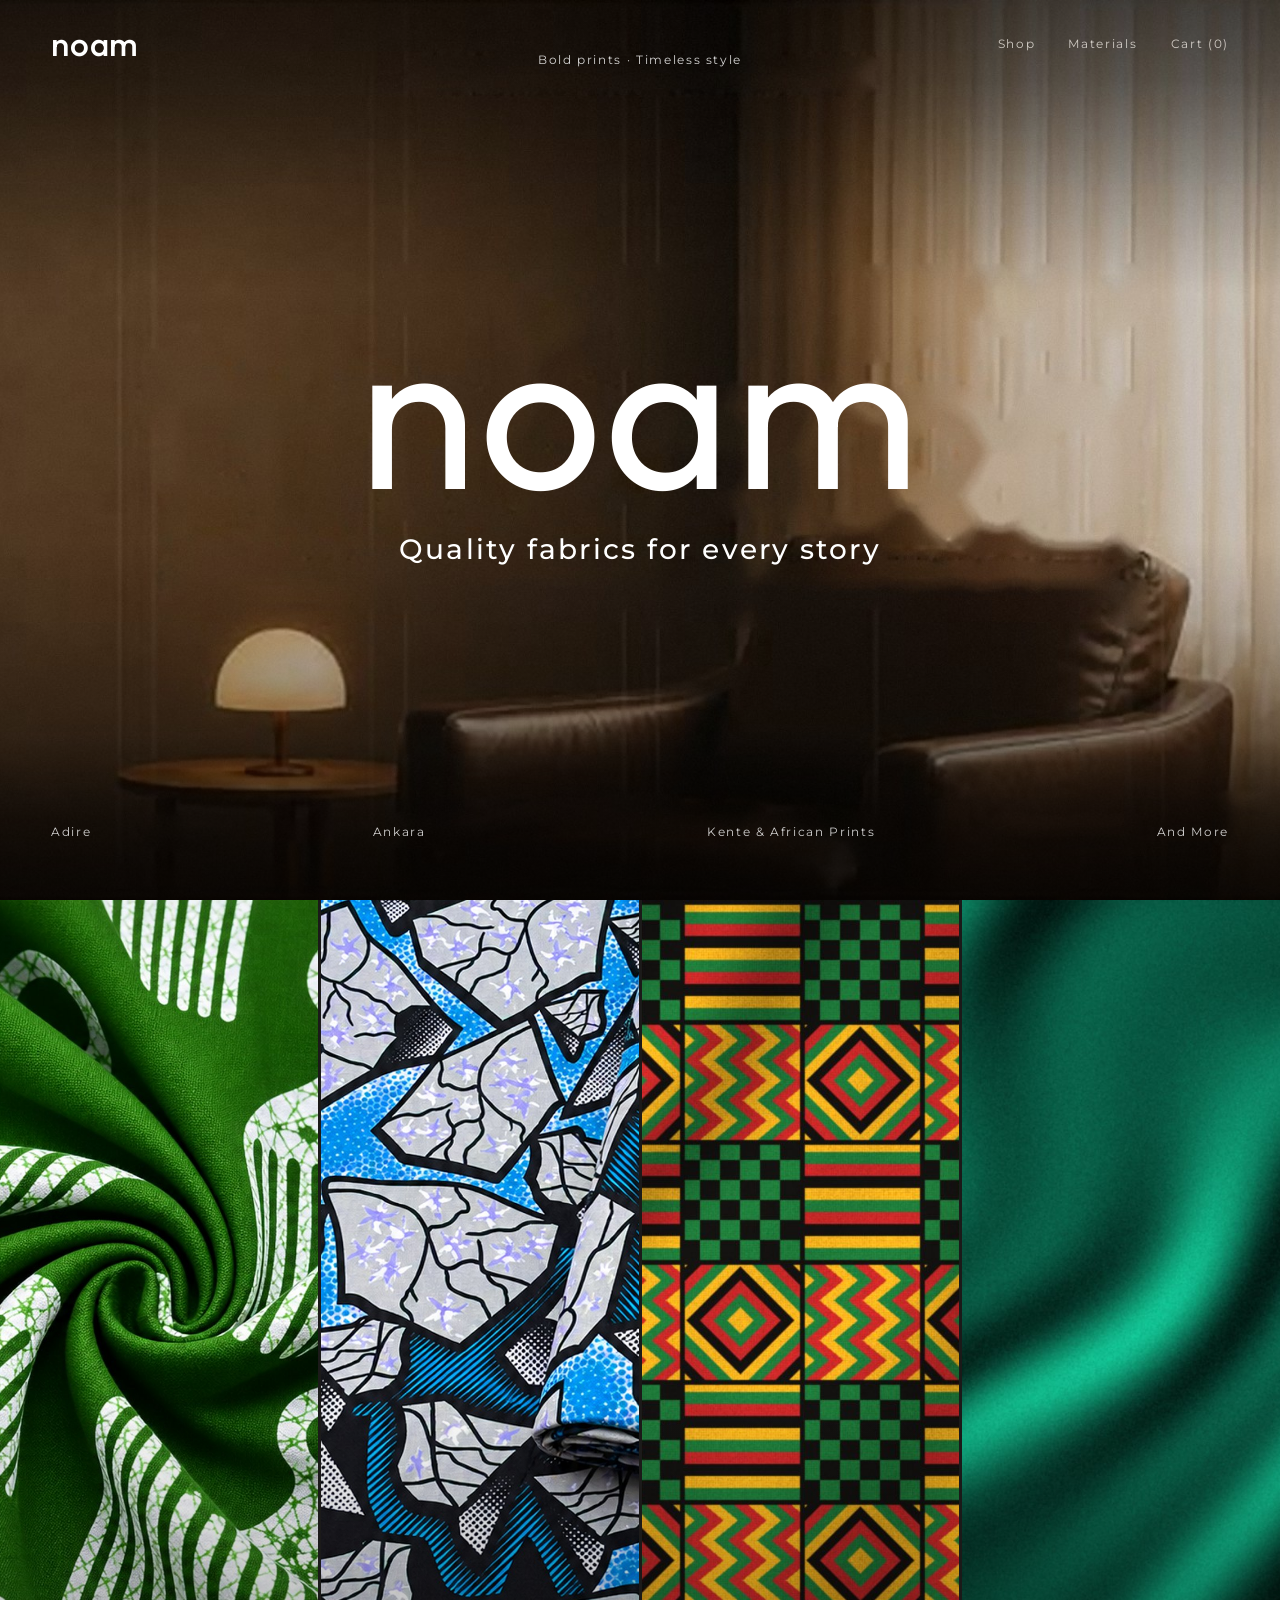
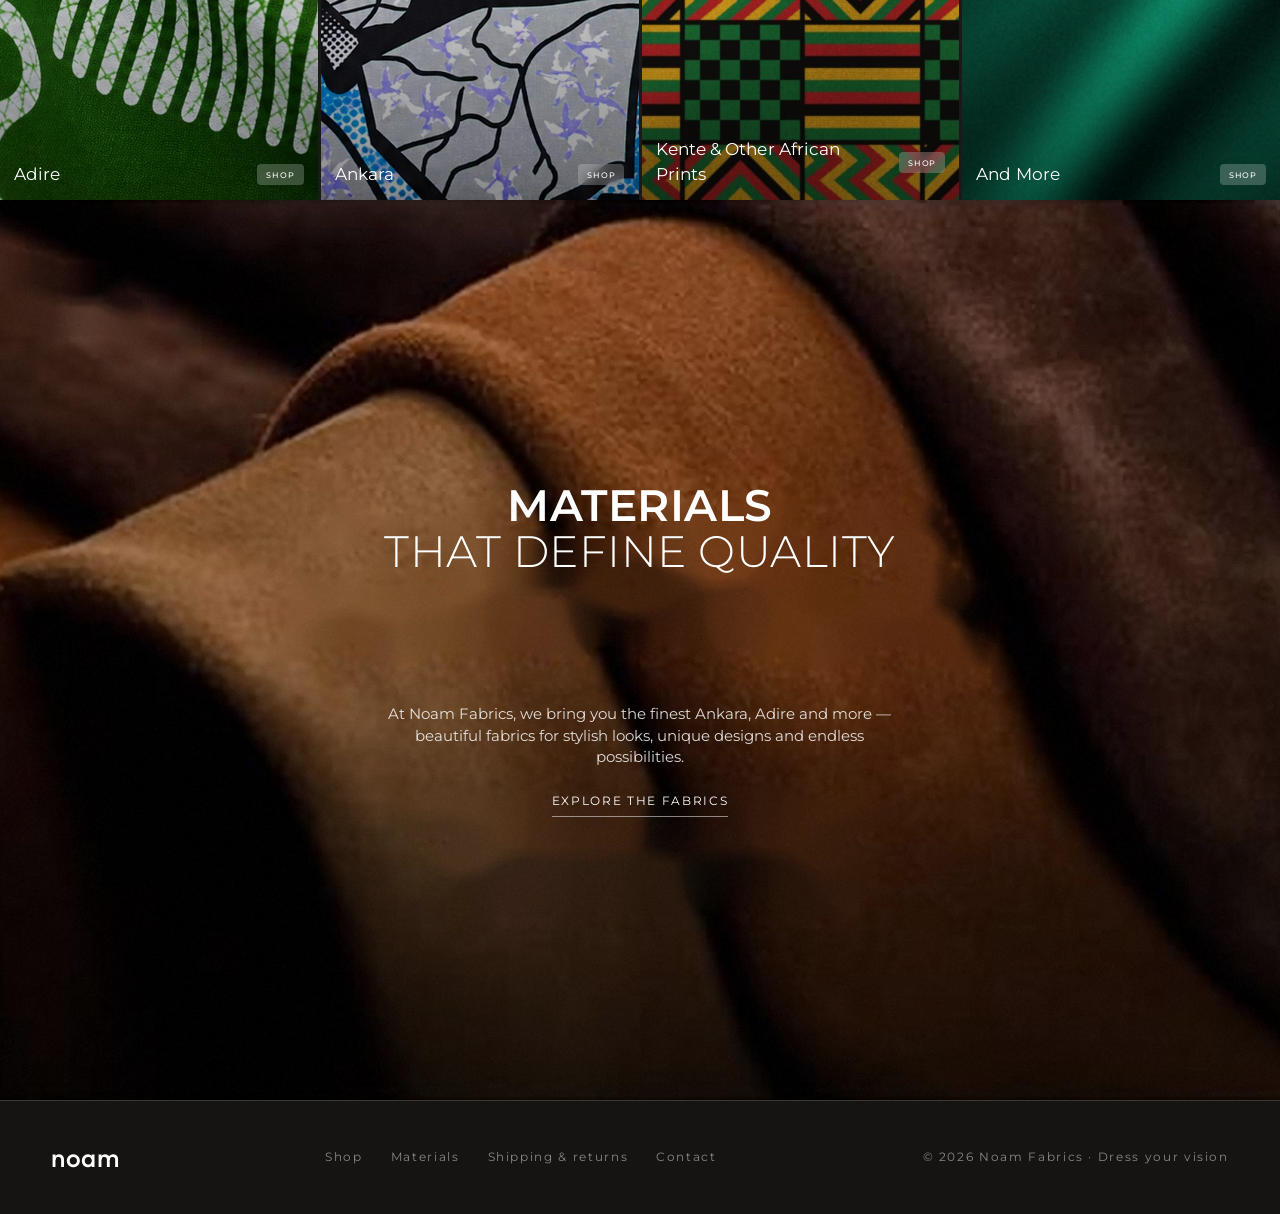
==== index.html @ c6afbe28 "Noam Fabrics storefront: home, shop, product pages and cart Static HTML/CSS/JS site. Adire and Ankar" ====
<!DOCTYPE html>
<html lang="en">
<head>
<meta charset="utf-8">
<meta name="viewport" content="width=device-width, initial-scale=1">
<title>Noam Fabrics — bold prints, timeless style</title>
<link rel="preconnect" href="https://fonts.googleapis.com">
<link rel="preconnect" href="https://fonts.gstatic.com" crossorigin>
<link href="https://fonts.googleapis.com/css2?family=Montserrat:wght@300;400;500;600;700&family=Outfit:wght@400;500&display=swap" rel="stylesheet">
<link rel="stylesheet" href="css/style.css">
</head>
<body class="home" data-page="home">

<header class="site-header">
  <a class="logo" href="index.html" aria-label="Noam Fabrics — home">noam</a>
  <nav class="site-nav" aria-label="Main">
    <a href="shop.html">Shop</a>
    <a href="index.html#materials">Materials</a>
    <button type="button" data-cart-open>Cart (<span data-cart-count>0</span>)</button>
  </nav>
</header>

<main>
<!-- screen 1 · hero -->
<section class="screen hero">
  <p class="hero__eyebrow label">Bold prints · Timeless style</p>

  <div class="hero__center">
    <h1 class="logo">noam</h1>
    <p class="hero__lead">Quality fabrics for every story</p>
  </div>

  <ul class="hero__cats" aria-label="Fabric categories">
    <li><a class="label" href="shop.html?category=adire">Adire</a></li>
    <li><a class="label" href="shop.html?category=ankara">Ankara</a></li>
    <li><a class="label" href="shop.html?category=kente">Kente &amp; African Prints</a></li>
    <li><a class="label" href="shop.html?category=more">And More</a></li>
  </ul>
</section>

<!-- screen 2 · fabric panels (filled from js/products.js) -->
<section class="screen strip" id="fabrics" aria-label="Fabrics">
  <div class="strip__track" data-strip tabindex="0"></div>
</section>

<!-- screen 3 · materials -->
<section class="screen materials" id="materials">
  <h2 class="materials__title reveal"><b>Materials</b><br>that define quality</h2>
  <p class="materials__text reveal">At Noam Fabrics, we bring you the finest Ankara, Adire and more — beautiful fabrics for stylish looks, unique designs and endless possibilities.</p>
  <a class="text-link label reveal" href="shop.html">Explore the fabrics</a>
</section>
</main>

<footer class="site-footer">
  <a class="logo" href="index.html">noam</a>
  <nav class="label" aria-label="Footer">
    <a href="shop.html">Shop</a>
    <a href="index.html#materials">Materials</a>
    <a href="#">Shipping &amp; returns</a>
    <a href="#">Contact</a>
  </nav>
  <p class="label">© 2026 Noam Fabrics · Dress your vision</p>
</footer>

<script src="js/products.js"></script>
<script src="js/app.js"></script>
</body>
</html>
---- css/style.css ----
/* ==========================================================
   NOAM — storefront styles
   ========================================================== */

:root {
  --ink: #f6f1ea;
  --ink-soft: rgba(246, 241, 234, .78);
  --ink-mute: rgba(246, 241, 234, .52);
  --line: rgba(255, 244, 230, .16);
  --slate: #1b1a19;
  --slate-2: #232120;
  --umber: #2a1d13;
  --accent: #c99a66;
  --pad: clamp(18px, 4vw, 72px);
  --ease: cubic-bezier(.2, .7, .2, 1);
}

* { box-sizing: border-box; margin: 0; padding: 0; }

html { background: var(--slate); }
@media (prefers-reduced-motion: no-preference) { html { scroll-behavior: smooth; } }

body {
  min-height: 100vh;
  color: var(--ink);
  background: var(--slate);
  font-family: "Montserrat", "Helvetica Neue", Arial, sans-serif;
  font-size: 15px;
  line-height: 1.5;
  -webkit-font-smoothing: antialiased;
}

body.is-locked { overflow: hidden; }

a { color: inherit; text-decoration: none; }
img { display: block; max-width: 100%; }
button { font: inherit; color: inherit; background: none; border: 0; cursor: pointer; }
:focus-visible { outline: 1px solid var(--accent); outline-offset: 3px; }

.label {
  font-size: clamp(10px, .92vw, 13px);
  font-weight: 400;
  letter-spacing: .14em;
}

/* ---------- wordmark ---------- */
.logo {
  font-family: "Outfit", "Montserrat", sans-serif;
  font-weight: 500;
  line-height: 1;
  letter-spacing: .02em;
  color: #fff;
}

/* ---------- site header ---------- */
.site-header {
  position: fixed;
  inset: 0 0 auto 0;
  z-index: 30;
  display: flex;
  align-items: center;
  justify-content: space-between;
  padding: clamp(14px, 2.2vw, 30px) var(--pad);
  transition: background .4s, padding .4s var(--ease);
}
.site-header .logo {
  font-size: clamp(22px, 2.6vw, 38px);
  transition: opacity .4s;
}
.site-nav { display: flex; gap: clamp(16px, 2.6vw, 44px); align-items: center; }
.site-nav a, .site-nav button {
  font-size: clamp(10px, .92vw, 13px);
  letter-spacing: .14em;
  color: var(--ink-soft);
  transition: color .25s;
}
.site-nav a:hover, .site-nav button:hover, .site-nav [aria-current] { color: #fff; }

.is-scrolled .site-header {
  background: rgba(22, 18, 15, .72);
  -webkit-backdrop-filter: blur(14px);
  backdrop-filter: blur(14px);
  padding-top: clamp(10px, 1.2vw, 18px);
  padding-bottom: clamp(10px, 1.2vw, 18px);
}
/* on the home hero the big wordmark does the job */
.home:not(.is-scrolled) .site-header .logo { opacity: 0; pointer-events: none; }

/* ==========================================================
   HOME · screen 1 — hero
   ========================================================== */
.screen {
  position: relative;
  min-height: 100svh;
  overflow: hidden;
  background-color: var(--umber);
  background-size: cover;
  background-position: center;
}

.hero {
  display: flex;
  flex-direction: column;
  align-items: center;
  justify-content: space-between;
  height: 100svh;
  padding: clamp(18px, 3.9vw, 62px) var(--pad) clamp(22px, 4.1vw, 60px);
  text-align: center;
  background-image:
    linear-gradient(to bottom, rgba(0,0,0,.18) 0%, rgba(0,0,0,0) 22%, rgba(0,0,0,0) 60%, rgba(10,6,3,.6) 100%),
    url("../assets/hero.jpg"),
    linear-gradient(100deg, #3a2a1b 0%, #4a3624 45%, #a68c6c 75%, #6d5740 100%);
}
.hero__eyebrow { color: rgba(255, 255, 255, .82); padding-top: 2px; }
.hero__center { margin-top: -2vh; }
.hero .logo {
  font-size: min(17vw, 30vh);
  font-weight: 400;
  letter-spacing: .01em;
}
.hero__lead {
  margin-top: clamp(4px, .8vw, 14px);
  font-size: clamp(14px, 2.2vw, 34px);
  font-weight: 500;
  letter-spacing: .075em;
  color: #fff;
}
.hero__cats {
  display: flex;
  justify-content: space-between;
  width: 100%;
  list-style: none;
}
.hero__cats a { color: rgba(255, 255, 255, .8); transition: color .25s; padding: 6px 0; display: inline-block; }
.hero__cats a:hover { color: #fff; }

/* ==========================================================
   HOME · screen 2 — horizontal strip of tall fabric panels
   ========================================================== */
.strip { height: 100svh; background: var(--slate); }
.strip__track {
  display: flex;
  gap: 3px;
  height: 100%;
  overflow-x: auto;
  overflow-y: hidden;
  scroll-snap-type: x proximity;
  scrollbar-width: none;
  cursor: grab;
  outline-offset: -2px;
}
.strip__track::-webkit-scrollbar { display: none; }
.strip__track.is-dragging { cursor: grabbing; scroll-snap-type: none; }
.strip__track.is-dragging .panel { pointer-events: none; }

.panel {
  position: relative;
  flex: 1 1 0;
  min-width: 0;
  height: 100%;
  overflow: hidden;
  scroll-snap-align: start;
  background: var(--slate-2);
  user-select: none;
  -webkit-user-drag: none;
}
.panel img {
  width: 100%;
  height: 100%;
  object-fit: cover;
  pointer-events: none;
  transition: transform 1.6s var(--ease);
}
.panel:hover img { transform: scale(1.04); }
.panel::after {
  content: "";
  position: absolute;
  inset: 55% 0 0 0;
  background: linear-gradient(to bottom, rgba(0,0,0,0), rgba(0,0,0,.45));
  pointer-events: none;
}
.panel__bar {
  position: absolute;
  left: 0; right: 0; bottom: 0;
  z-index: 1;
  display: flex;
  justify-content: space-between;
  align-items: center;
  gap: 12px;
  padding: clamp(10px, 1vw, 18px) clamp(12px, 1.1vw, 20px);
}
.panel__name {
  font-size: clamp(14px, 1.3vw, 21px);
  font-weight: 400;
  letter-spacing: .005em;
  color: #fff;
}
.panel__pill {
  padding: 5px 9px 4px;
  border-radius: 4px;
  flex: none;
  background: rgba(255, 255, 255, .22);
  -webkit-backdrop-filter: blur(6px);
  backdrop-filter: blur(6px);
  font-size: clamp(8px, .6vw, 10px);
  font-weight: 500;
  letter-spacing: .1em;
  text-transform: uppercase;
  color: #fff;
  transition: background .25s, color .25s;
}
.panel:hover .panel__pill { background: #fff; color: #1b1410; }

/* ==========================================================
   HOME · screen 3 — materials
   ========================================================== */
.materials {
  display: flex;
  flex-direction: column;
  align-items: center;
  justify-content: center;
  height: max(100svh, 56vw);
  padding: 0 var(--pad);
  text-align: center;
  background-image:
    linear-gradient(rgba(0,0,0,.12), rgba(0,0,0,.12)),
    url("../assets/materials.jpg"),
    linear-gradient(115deg, #2c1a12 0%, #6b4a2b 30%, #9a5a2a 52%, #4a2c1e 75%, #1d120d 100%);
}
.materials__title {
  text-transform: uppercase;
  font-size: clamp(22px, 3.4vw, 58px);
  line-height: 1.06;
  letter-spacing: .012em;
  font-weight: 300;
  color: #fff;
}
.materials__title b { font-weight: 600; }
.materials__text {
  max-width: 34em;
  margin-top: clamp(40px, 10vw, 170px);
  font-size: clamp(12px, 1.2vw, 18px);
  line-height: 1.4;
  color: rgba(255, 255, 255, .84);
}
.text-link {
  display: inline-block;
  margin-top: clamp(18px, 2vw, 34px);
  padding-bottom: 5px;
  border-bottom: 1px solid rgba(255, 255, 255, .5);
  color: #fff;
  text-transform: uppercase;
  transition: border-color .25s, color .25s;
}
.text-link:hover { border-color: var(--accent); color: var(--accent); }

/* ==========================================================
   Shop + product pages
   ========================================================== */
.page { padding: clamp(96px, 11vw, 170px) var(--pad) clamp(60px, 8vw, 120px); }

.page__head { text-align: center; margin-bottom: clamp(28px, 4vw, 60px); }
.page__title {
  text-transform: uppercase;
  font-size: clamp(26px, 3.4vw, 56px);
  font-weight: 600;
  letter-spacing: .02em;
  line-height: 1.05;
}
.page__sub { margin-top: 10px; color: var(--ink-soft); text-transform: uppercase; }

.filters {
  display: flex;
  flex-wrap: wrap;
  justify-content: center;
  gap: 8px clamp(14px, 2.4vw, 40px);
  margin-bottom: clamp(26px, 3.4vw, 54px);
  padding-bottom: clamp(16px, 1.8vw, 26px);
  border-bottom: 1px solid var(--line);
}
.filters button {
  padding: 6px 0;
  font-size: clamp(11px, .92vw, 13px);
  letter-spacing: .14em;
  color: var(--ink-mute);
  border-bottom: 1px solid transparent;
  transition: color .25s, border-color .25s;
}
.filters button:hover { color: #fff; }
.filters button[aria-pressed="true"] { color: #fff; border-color: var(--accent); }

.grid {
  display: grid;
  grid-template-columns: repeat(auto-fill, minmax(min(240px, 44vw), 1fr));
  gap: clamp(22px, 3vw, 48px) clamp(12px, 2.1vw, 30px);
}
.card { display: block; }
.card__img {
  aspect-ratio: 4 / 5;
  overflow: hidden;
  border-radius: 6px;
}
.card__img img {
  width: 100%;
  height: 100%;
  object-fit: cover;
  transition: transform 1.4s var(--ease);
}
.card:hover .card__img img { transform: scale(1.05); }
.card__row {
  display: flex;
  justify-content: space-between;
  align-items: baseline;
  gap: 12px;
  margin-top: 14px;
}
.card__name { font-size: 15px; font-weight: 500; letter-spacing: .02em; }
.card__price { font-size: 14px; color: var(--ink-soft); white-space: nowrap; }
.card__cat { margin-top: 3px; font-size: 11px; letter-spacing: .14em; text-transform: uppercase; color: var(--ink-mute); }
.empty { grid-column: 1 / -1; padding: 60px 0; text-align: center; color: var(--ink-mute); }

/* ---------- product detail ---------- */
.product {
  display: grid;
  grid-template-columns: auto minmax(0, 520px);
  justify-content: center;
  gap: clamp(26px, 5vw, 90px);
  align-items: start;
}
/* sized so the whole image and its thumbnails fit in the window */
.product__media { width: clamp(260px, calc((100svh - 300px) * .8), 460px); }
.product__img { border-radius: 6px; overflow: hidden; aspect-ratio: 4 / 5; }
.product__img img { width: 100%; height: 100%; object-fit: cover; }
.thumbs { display: flex; gap: 10px; margin-top: 10px; }
.thumbs button { width: 76px; aspect-ratio: 4 / 5; border-radius: 4px; overflow: hidden; opacity: .55; border: 1px solid transparent; transition: opacity .25s, border-color .25s; }
.thumbs button:hover { opacity: 1; }
.thumbs button[aria-current] { opacity: 1; border-color: var(--accent); }
.thumbs img { width: 100%; height: 100%; object-fit: cover; }
.product__info { position: sticky; top: 110px; }
.crumbs { color: var(--ink-mute); text-transform: uppercase; }
.crumbs a:hover { color: #fff; }
.product__name {
  margin-top: 14px;
  font-size: clamp(28px, 3.2vw, 52px);
  font-weight: 600;
  line-height: 1.05;
  letter-spacing: .01em;
  text-transform: uppercase;
}
.product__price { margin-top: 14px; font-size: clamp(16px, 1.5vw, 22px); color: var(--ink-soft); }
.product__desc { margin-top: 22px; max-width: 34em; color: var(--ink-soft); line-height: 1.6; }

.specs { margin-top: 26px; border-top: 1px solid var(--line); }
.specs div { display: flex; justify-content: space-between; gap: 20px; padding: 11px 0; border-bottom: 1px solid var(--line); font-size: 13px; }
.specs dt { color: var(--ink-mute); letter-spacing: .1em; text-transform: uppercase; font-size: 11px; padding-top: 2px; }
.specs dd { text-align: right; }

.buy { display: flex; gap: 12px; margin-top: 28px; flex-wrap: wrap; }
.qty {
  display: inline-flex;
  align-items: center;
  border: 1px solid var(--line);
  border-radius: 4px;
  height: 50px;
}
.qty button { width: 42px; height: 100%; font-size: 18px; color: var(--ink-soft); }
.qty button:hover { color: #fff; }
.qty output { min-width: 76px; text-align: center; font-size: 14px; font-variant-numeric: tabular-nums; }

.btn {
  display: inline-flex;
  align-items: center;
  justify-content: center;
  height: 50px;
  padding: 0 34px;
  border-radius: 4px;
  background: var(--ink);
  color: #1b1410;
  font-size: 12px;
  font-weight: 600;
  letter-spacing: .14em;
  text-transform: uppercase;
  transition: background .25s, opacity .25s;
}
.btn:hover { background: #fff; }
.btn[disabled] { opacity: .45; cursor: not-allowed; }
.btn--grow { flex: 1 1 200px; }

.related { margin-top: clamp(60px, 9vw, 140px); }
.related__title { margin-bottom: clamp(18px, 2.4vw, 34px); text-transform: uppercase; color: var(--ink-soft); }

/* ==========================================================
   Cart drawer
   ========================================================== */
.scrim {
  position: fixed;
  inset: 0;
  z-index: 40;
  background: rgba(8, 5, 3, .6);
  opacity: 0;
  pointer-events: none;
  transition: opacity .4s;
}
.drawer {
  position: fixed;
  top: 0; right: 0; bottom: 0;
  z-index: 41;
  display: flex;
  flex-direction: column;
  width: min(440px, 100vw);
  background: #1f1b18;
  border-left: 1px solid var(--line);
  transform: translateX(100%);
  visibility: hidden;
  transition: transform .5s var(--ease), visibility 0s .5s;
}
.cart-open .scrim { opacity: 1; pointer-events: auto; }
.cart-open .drawer { transform: none; visibility: visible; transition: transform .5s var(--ease); }

.drawer__head {
  display: flex;
  justify-content: space-between;
  align-items: center;
  padding: 24px 26px;
  border-bottom: 1px solid var(--line);
  text-transform: uppercase;
}
.drawer__head button { color: var(--ink-soft); }
.drawer__head button:hover { color: #fff; }
.drawer__body { flex: 1; overflow-y: auto; padding: 6px 26px; }
.drawer__empty { padding: 60px 0; text-align: center; color: var(--ink-mute); }
.drawer__foot { padding: 22px 26px 26px; border-top: 1px solid var(--line); }
.drawer__total { display: flex; justify-content: space-between; margin-bottom: 6px; font-size: 16px; font-weight: 500; }
.drawer__note { margin-bottom: 16px; font-size: 12px; color: var(--ink-mute); }
.drawer__foot .btn { width: 100%; }

.line { display: grid; grid-template-columns: 76px 1fr; gap: 16px; padding: 18px 0; border-bottom: 1px solid var(--line); }
.line:last-child { border-bottom: 0; }
.line img { width: 76px; height: 95px; object-fit: cover; border-radius: 4px; }
.line__top { display: flex; justify-content: space-between; gap: 10px; font-size: 14px; font-weight: 500; }
.line__meta { margin-top: 2px; font-size: 12px; color: var(--ink-mute); }
.line__bottom { display: flex; justify-content: space-between; align-items: center; margin-top: 14px; }
.line .qty { height: 34px; }
.line .qty button { width: 30px; font-size: 15px; }
.line .qty output { min-width: 62px; font-size: 12px; }
.line__remove { font-size: 11px; letter-spacing: .12em; text-transform: uppercase; color: var(--ink-mute); }
.line__remove:hover { color: #fff; }

/* ==========================================================
   Footer
   ========================================================== */
.site-footer {
  display: flex;
  flex-wrap: wrap;
  justify-content: space-between;
  align-items: center;
  gap: 18px 40px;
  padding: clamp(28px, 3.4vw, 52px) var(--pad);
  border-top: 1px solid var(--line);
  background: #161412;
  color: var(--ink-mute);
}
.site-footer .logo { font-size: 26px; }
.site-footer nav { display: flex; flex-wrap: wrap; gap: 10px 28px; }
.site-footer a:hover { color: #fff; }

/* ==========================================================
   Motion + small screens
   ========================================================== */
@media (prefers-reduced-motion: no-preference) {
  .reveal { opacity: 0; transform: translateY(16px); transition: opacity 1s var(--ease), transform 1s var(--ease); }
  .reveal.is-in { opacity: 1; transform: none; }
}

@media (max-width: 720px) {
  .hero__cats { flex-wrap: wrap; justify-content: center; gap: 2px 22px; }
  .hero .logo { font-size: 26vw; }
  .hero { padding-top: 64px; background-position: 68% center; }

  .panel { flex: 0 0 78vw; }

  .materials { height: 100svh; }

  .product { grid-template-columns: 1fr; }
  .product__media { width: min(100%, 360px); margin: 0 auto; }
  .product__info { position: static; }
}
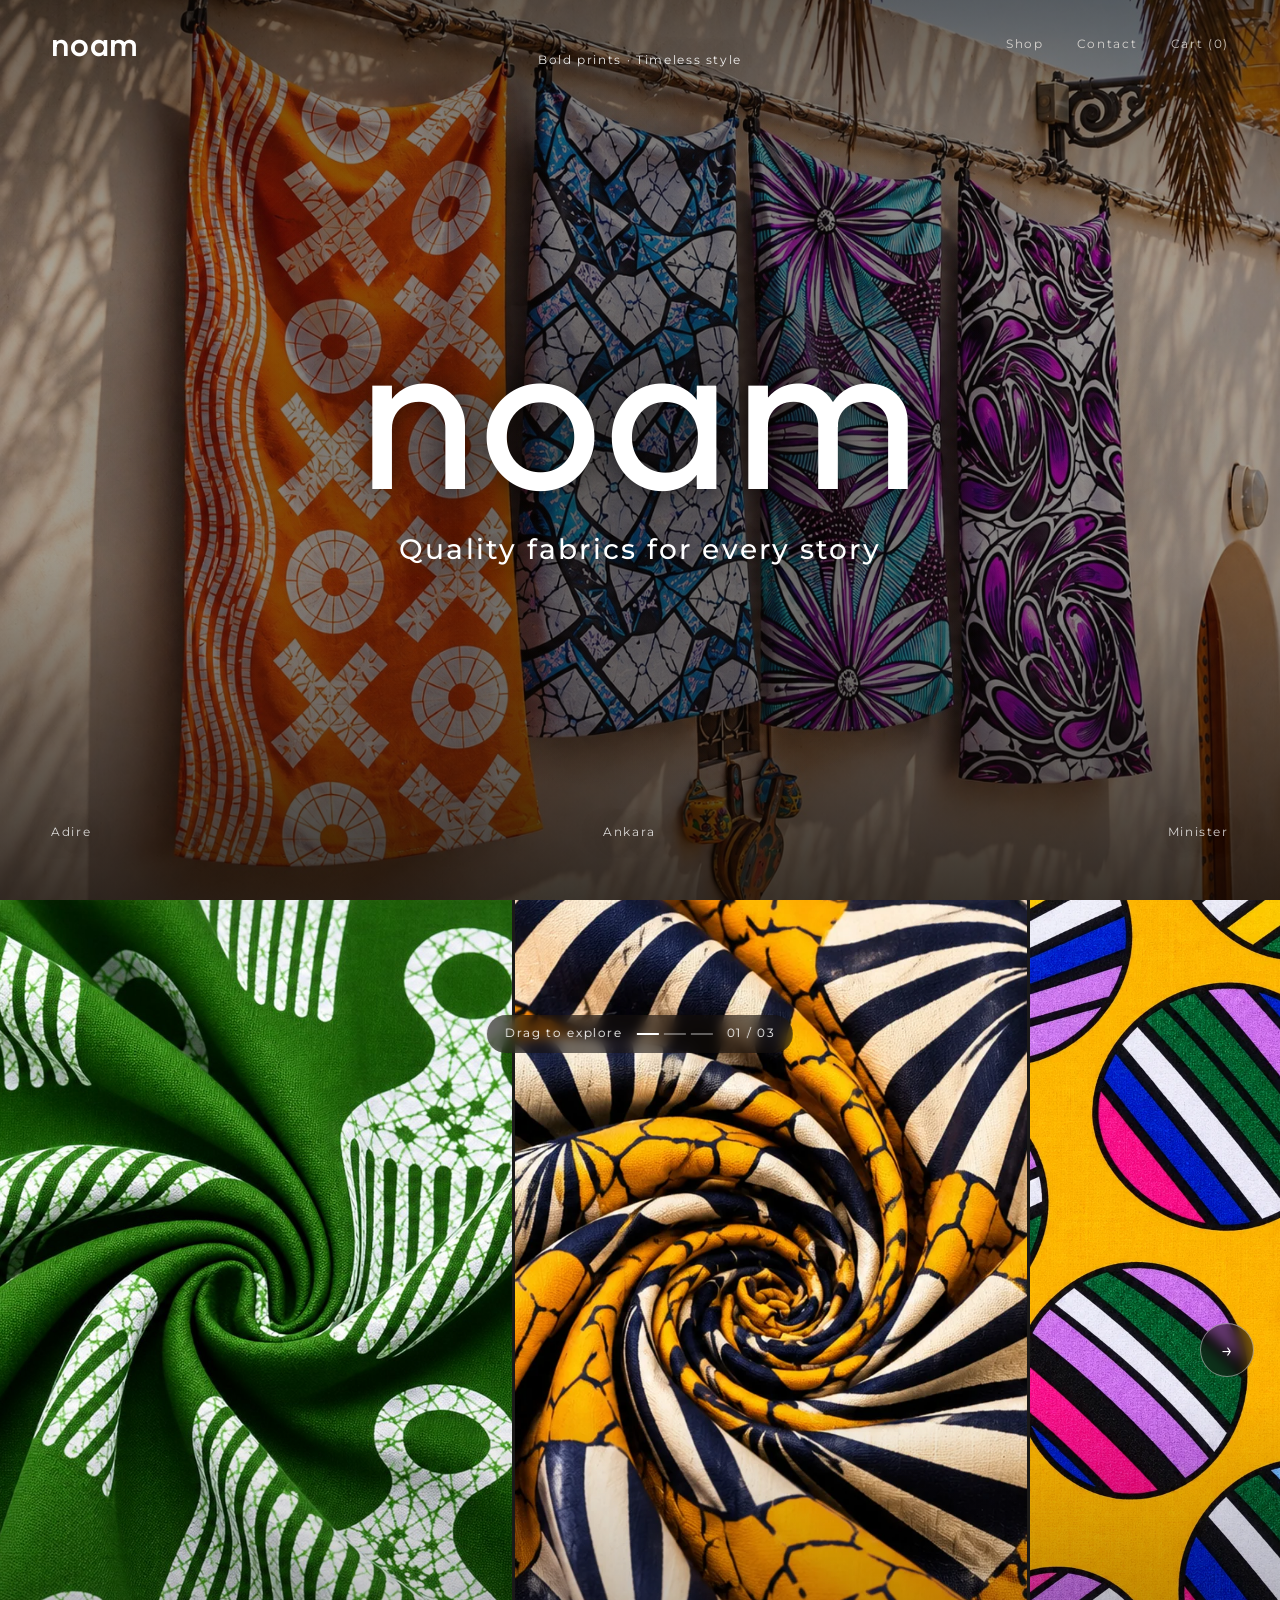
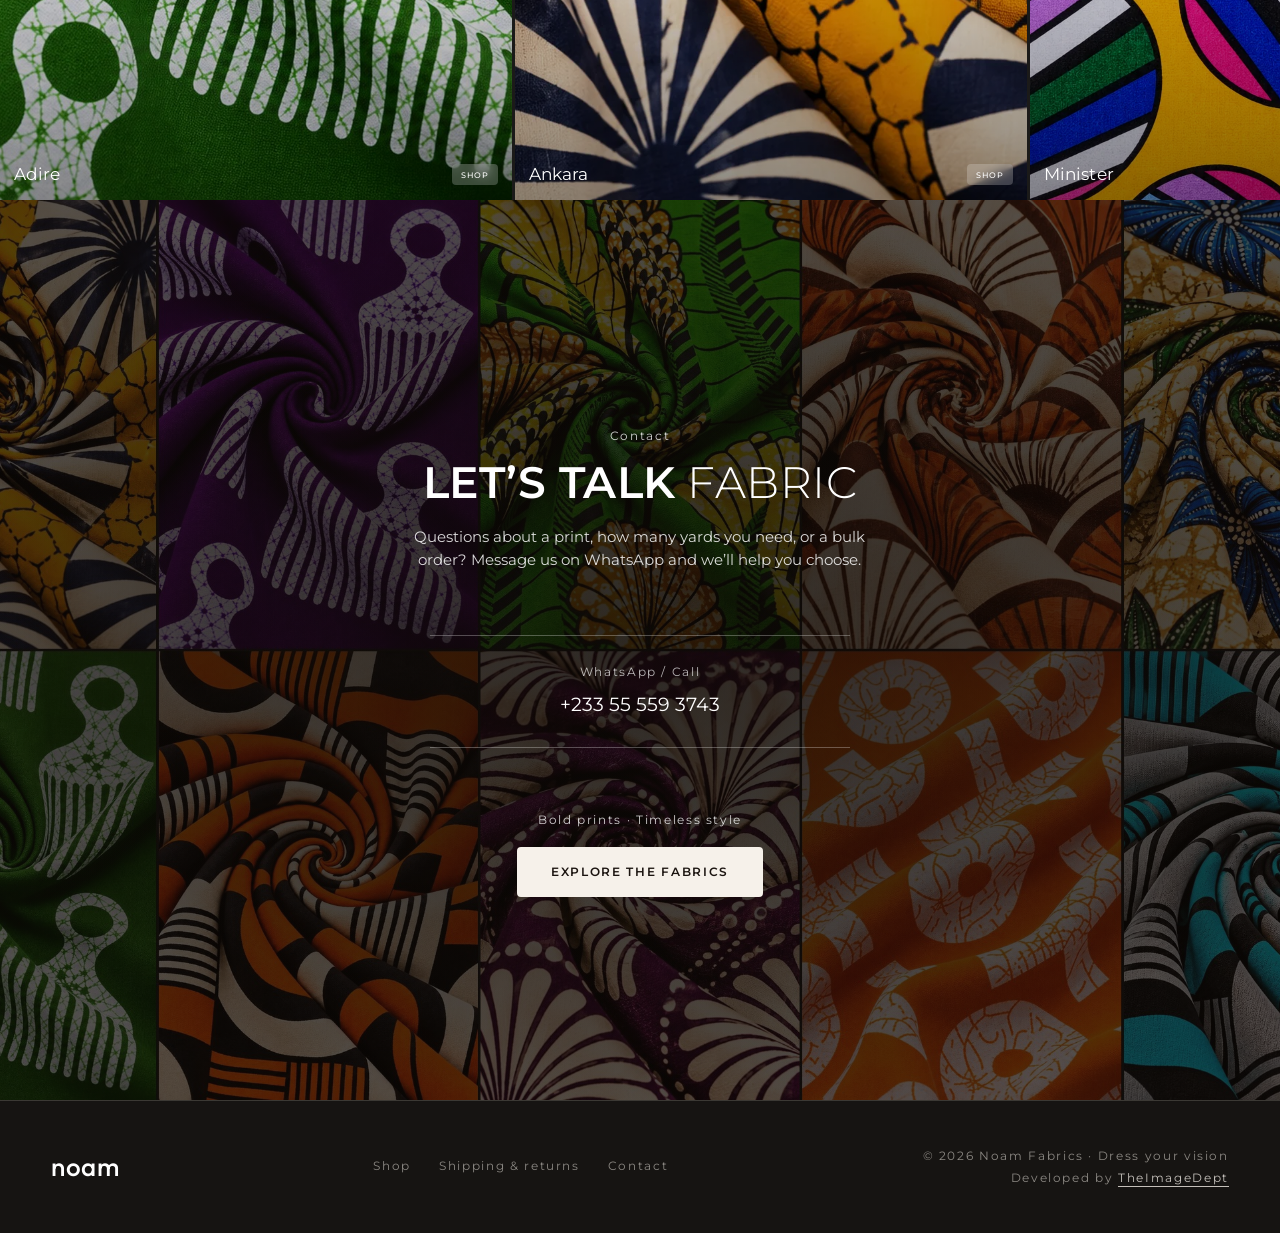
==== commit a5e14cfd: "Add Ankara and Minister ranges, contact screen and WhatsApp ordering - Ankara: 23 fabrics from the n" ====
--- a/index.html
+++ b/index.html
@@ -15,7 +15,7 @@
   <a class="logo" href="index.html" aria-label="Noam Fabrics — home">noam</a>
   <nav class="site-nav" aria-label="Main">
     <a href="shop.html">Shop</a>
-    <a href="index.html#materials">Materials</a>
+    <a href="index.html#contact">Contact</a>
     <button type="button" data-cart-open>Cart (<span data-cart-count>0</span>)</button>
   </nav>
 </header>
@@ -23,6 +23,8 @@
 <main>
 <!-- screen 1 · hero -->
 <section class="screen hero">
+  <video class="hero__video" src="assets/hero%20video.mp4" poster="assets/hero.jpg"
+         autoplay muted loop playsinline preload="auto" aria-hidden="true" tabindex="-1"></video>
   <p class="hero__eyebrow label">Bold prints · Timeless style</p>
 
   <div class="hero__center">
@@ -33,8 +35,7 @@
   <ul class="hero__cats" aria-label="Fabric categories">
     <li><a class="label" href="shop.html?category=adire">Adire</a></li>
     <li><a class="label" href="shop.html?category=ankara">Ankara</a></li>
-    <li><a class="label" href="shop.html?category=kente">Kente &amp; African Prints</a></li>
-    <li><a class="label" href="shop.html?category=more">And More</a></li>
+    <li><a class="label" href="shop.html?category=minister">Minister</a></li>
   </ul>
 </section>
 
@@ -43,11 +44,20 @@
   <div class="strip__track" data-strip tabindex="0"></div>
 </section>
 
-<!-- screen 3 · materials -->
-<section class="screen materials" id="materials">
-  <h2 class="materials__title reveal"><b>Materials</b><br>that define quality</h2>
-  <p class="materials__text reveal">At Noam Fabrics, we bring you the finest Ankara, Adire and more — beautiful fabrics for stylish looks, unique designs and endless possibilities.</p>
-  <a class="text-link label reveal" href="shop.html">Explore the fabrics</a>
+<!-- screen 3 · contact (WhatsApp only for now: no email or Instagram yet) -->
+<section class="screen contact" id="contact">
+  <p class="contact__eyebrow label reveal">Contact</p>
+  <h2 class="contact__title reveal"><b>Let’s talk</b> fabric</h2>
+  <p class="contact__text reveal">Questions about a print, how many yards you need, or a bulk order? Message us on WhatsApp and we’ll help you choose.</p>
+
+  <ul class="contact__list reveal">
+    <li><span class="label">WhatsApp / Call</span><a href="https://wa.me/233555593743">+233 55 559 3743</a></li>
+  </ul>
+
+  <div class="contact__cta reveal">
+    <p class="label">Bold prints · Timeless style</p>
+    <a class="btn" href="shop.html">Explore the fabrics</a>
+  </div>
 </section>
 </main>
 
@@ -55,11 +65,11 @@
   <a class="logo" href="index.html">noam</a>
   <nav class="label" aria-label="Footer">
     <a href="shop.html">Shop</a>
-    <a href="index.html#materials">Materials</a>
     <a href="#">Shipping &amp; returns</a>
-    <a href="#">Contact</a>
+    <a href="index.html#contact">Contact</a>
   </nav>
-  <p class="label">© 2026 Noam Fabrics · Dress your vision</p>
+  <p class="label site-footer__legal">© 2026 Noam Fabrics · Dress your vision<br>
+    Developed by <a href="https://theimagedept.vercel.app" target="_blank" rel="noopener">TheImageDept</a></p>
 </footer>
 
 <script src="js/products.js"></script>
--- a/css/style.css
+++ b/css/style.css
@@ -106,12 +106,36 @@
   height: 100svh;
   padding: clamp(18px, 3.9vw, 62px) var(--pad) clamp(22px, 4.1vw, 60px);
   text-align: center;
+  /* still image sits under the video: shown while it loads, and for reduced motion */
   background-image:
-    linear-gradient(to bottom, rgba(0,0,0,.18) 0%, rgba(0,0,0,0) 22%, rgba(0,0,0,0) 60%, rgba(10,6,3,.6) 100%),
     url("../assets/hero.jpg"),
     linear-gradient(100deg, #3a2a1b 0%, #4a3624 45%, #a68c6c 75%, #6d5740 100%);
 }
-.hero__eyebrow { color: rgba(255, 255, 255, .82); padding-top: 2px; }
+.hero__video {
+  position: absolute;
+  inset: 0;
+  z-index: 0;
+  width: 100%;
+  height: 100%;
+  object-fit: cover;
+  object-position: center;
+  pointer-events: none;
+}
+/* darkening wash over the video so the type stays legible */
+.hero::after {
+  content: "";
+  position: absolute;
+  inset: 0;
+  z-index: 1;
+  pointer-events: none;
+  background-image:
+    radial-gradient(ellipse 46% 40% at 50% 48%, rgba(10,6,3,.5) 0%, rgba(10,6,3,0) 100%),
+    linear-gradient(to bottom, rgba(12,8,5,.62) 0%, rgba(12,8,5,.36) 30%, rgba(12,8,5,.4) 62%, rgba(10,6,3,.8) 100%);
+}
+.hero > :not(.hero__video) { position: relative; z-index: 2; }
+@media (prefers-reduced-motion: reduce) { .hero__video { display: none; } }
+.hero { text-shadow: 0 1px 24px rgba(0, 0, 0, .55); }
+.hero__eyebrow { color: rgba(255, 255, 255, .9); padding-top: 2px; }
 .hero__center { margin-top: -2vh; }
 .hero .logo {
   font-size: min(17vw, 30vh);
@@ -137,7 +161,7 @@
 /* ==========================================================
    HOME · screen 2 — horizontal strip of tall fabric panels
    ========================================================== */
-.strip { height: 100svh; background: var(--slate); }
+.strip { position: relative; height: 100svh; background: var(--slate); }
 .strip__track {
   display: flex;
   gap: 3px;
@@ -155,7 +179,7 @@
 
 .panel {
   position: relative;
-  flex: 1 1 0;
+  flex: 1 0 40vw;   /* wider than a third of the screen, so the strip slides */
   min-width: 0;
   height: 100%;
   overflow: hidden;
@@ -211,38 +235,124 @@
 }
 .panel:hover .panel__pill { background: #fff; color: #1b1410; }
 
-/* ==========================================================
-   HOME · screen 3 — materials
-   ========================================================== */
-.materials {
+/* slide indicator (built in js/app.js) */
+.strip__nav[hidden] { display: none; }
+.strip__arrow {
+  position: absolute;
+  top: 50%;
+  z-index: 2;
+  width: 54px;
+  height: 54px;
+  margin-top: -27px;
+  border-radius: 50%;
+  background: rgba(20, 16, 13, .55);
+  border: 1px solid rgba(255, 255, 255, .45);
+  color: #fff;
+  font-size: 20px;
+  line-height: 1;
+  backdrop-filter: blur(6px);
+  -webkit-backdrop-filter: blur(6px);
+  transition: background .25s, color .25s, opacity .25s;
+}
+.strip__arrow--prev { left: clamp(12px, 2vw, 30px); }
+.strip__arrow--next { right: clamp(12px, 2vw, 30px); }
+.strip__arrow:hover { background: #fff; color: #1b1410; }
+.strip__arrow[disabled] { opacity: 0; pointer-events: none; }
+.strip__hint {
+  position: absolute;
+  left: 50%;
+  top: clamp(84px, 9vw, 120px);
+  z-index: 2;
+  display: flex;
+  align-items: center;
+  gap: 14px;
+  padding: 10px 18px;
+  border-radius: 999px;
+  background: rgba(20, 16, 13, .6);
+  color: #fff;
+  white-space: nowrap;
+  transform: translateX(-50%);
+  pointer-events: none;
+  backdrop-filter: blur(6px);
+  -webkit-backdrop-filter: blur(6px);
+}
+.strip__hint-swipe { display: none; }
+@media (hover: none) {
+  .strip__hint-drag { display: none; }
+  .strip__hint-swipe { display: inline; }
+}
+.strip__ticks { display: flex; gap: 5px; }
+.strip__ticks i { width: 22px; height: 2px; background: rgba(255, 255, 255, .35); transition: background .3s; }
+.strip__ticks i.is-on { background: #fff; }
+
+/* ==========================================================
+   HOME · screen 3 — contact
+   ========================================================== */
+.contact {
   display: flex;
   flex-direction: column;
   align-items: center;
   justify-content: center;
-  height: max(100svh, 56vw);
-  padding: 0 var(--pad);
+  min-height: max(100svh, 56vw);
+  padding: clamp(90px, 9vw, 150px) var(--pad) clamp(60px, 7vw, 110px);
   text-align: center;
   background-image:
-    linear-gradient(rgba(0,0,0,.12), rgba(0,0,0,.12)),
-    url("../assets/materials.jpg"),
+    radial-gradient(ellipse 60% 55% at 50% 50%, rgba(12,8,5,.55) 0%, rgba(12,8,5,0) 100%),
+    linear-gradient(rgba(12,8,5,.7), rgba(12,8,5,.7)),
+    url("../assets/materials-collage.jpg"),
     linear-gradient(115deg, #2c1a12 0%, #6b4a2b 30%, #9a5a2a 52%, #4a2c1e 75%, #1d120d 100%);
 }
-.materials__title {
+.contact__eyebrow { color: rgba(255, 255, 255, .8); }
+.contact__title {
+  margin-top: 14px;
   text-transform: uppercase;
-  font-size: clamp(22px, 3.4vw, 58px);
+  font-size: clamp(26px, 3.4vw, 58px);
   line-height: 1.06;
   letter-spacing: .012em;
   font-weight: 300;
   color: #fff;
 }
-.materials__title b { font-weight: 600; }
-.materials__text {
-  max-width: 34em;
-  margin-top: clamp(40px, 10vw, 170px);
-  font-size: clamp(12px, 1.2vw, 18px);
-  line-height: 1.4;
+.contact__title b { font-weight: 600; }
+.contact__text {
+  max-width: 32em;
+  margin-top: clamp(14px, 1.6vw, 26px);
+  font-size: clamp(13px, 1.2vw, 18px);
+  line-height: 1.45;
   color: rgba(255, 255, 255, .84);
 }
+.contact__list {
+  display: flex;
+  justify-content: center;
+  width: min(100%, 420px);
+  margin-top: clamp(34px, 5vw, 80px);
+  border-top: 1px solid rgba(255, 255, 255, .28);
+  border-bottom: 1px solid rgba(255, 255, 255, .28);
+  list-style: none;
+}
+.contact__list li {
+  flex: 1 1 0;
+  display: flex;
+  flex-direction: column;
+  gap: 8px;
+  padding: clamp(18px, 2.2vw, 34px) 12px;
+}
+.contact__list li + li { border-left: 1px solid rgba(255, 255, 255, .28); }
+.contact__list .label { color: rgba(255, 255, 255, .7); }
+.contact__list a {
+  font-size: clamp(15px, 1.5vw, 22px);
+  color: #fff;
+  overflow-wrap: anywhere;
+  transition: color .25s;
+}
+.contact__list a:hover { color: var(--accent); }
+.contact__cta {
+  display: flex;
+  flex-direction: column;
+  align-items: center;
+  gap: 18px;
+  margin-top: clamp(34px, 5vw, 80px);
+}
+.contact__cta .label { color: rgba(255, 255, 255, .8); }
 .text-link {
   display: inline-block;
   margin-top: clamp(18px, 2vw, 34px);
@@ -463,6 +573,8 @@
 .site-footer .logo { font-size: 26px; }
 .site-footer nav { display: flex; flex-wrap: wrap; gap: 10px 28px; }
 .site-footer a:hover { color: #fff; }
+.site-footer__legal { text-align: right; line-height: 1.9; }
+.site-footer__legal a { color: var(--ink-soft); border-bottom: 1px solid currentColor; padding-bottom: 1px; }
 
 /* ==========================================================
    Motion + small screens
@@ -475,11 +587,18 @@
 @media (max-width: 720px) {
   .hero__cats { flex-wrap: wrap; justify-content: center; gap: 2px 22px; }
   .hero .logo { font-size: 26vw; }
-  .hero { padding-top: 64px; background-position: 68% center; }
+  .hero { padding-top: 64px; background-position: 42% center; }
+  .hero__video { object-position: 42% center; }
 
   .panel { flex: 0 0 78vw; }
-
-  .materials { height: 100svh; }
+  .site-footer__legal { text-align: left; }
+  .strip__arrow { display: none; }
+  .strip__hint { top: 76px; gap: 10px; padding: 8px 14px; }
+  .strip__ticks i { width: 14px; }
+
+  .contact { min-height: 100svh; }
+  .contact__list { flex-direction: column; }
+  .contact__list li + li { border-left: 0; border-top: 1px solid rgba(255, 255, 255, .28); }
 
   .product { grid-template-columns: 1fr; }
   .product__media { width: min(100%, 360px); margin: 0 auto; }
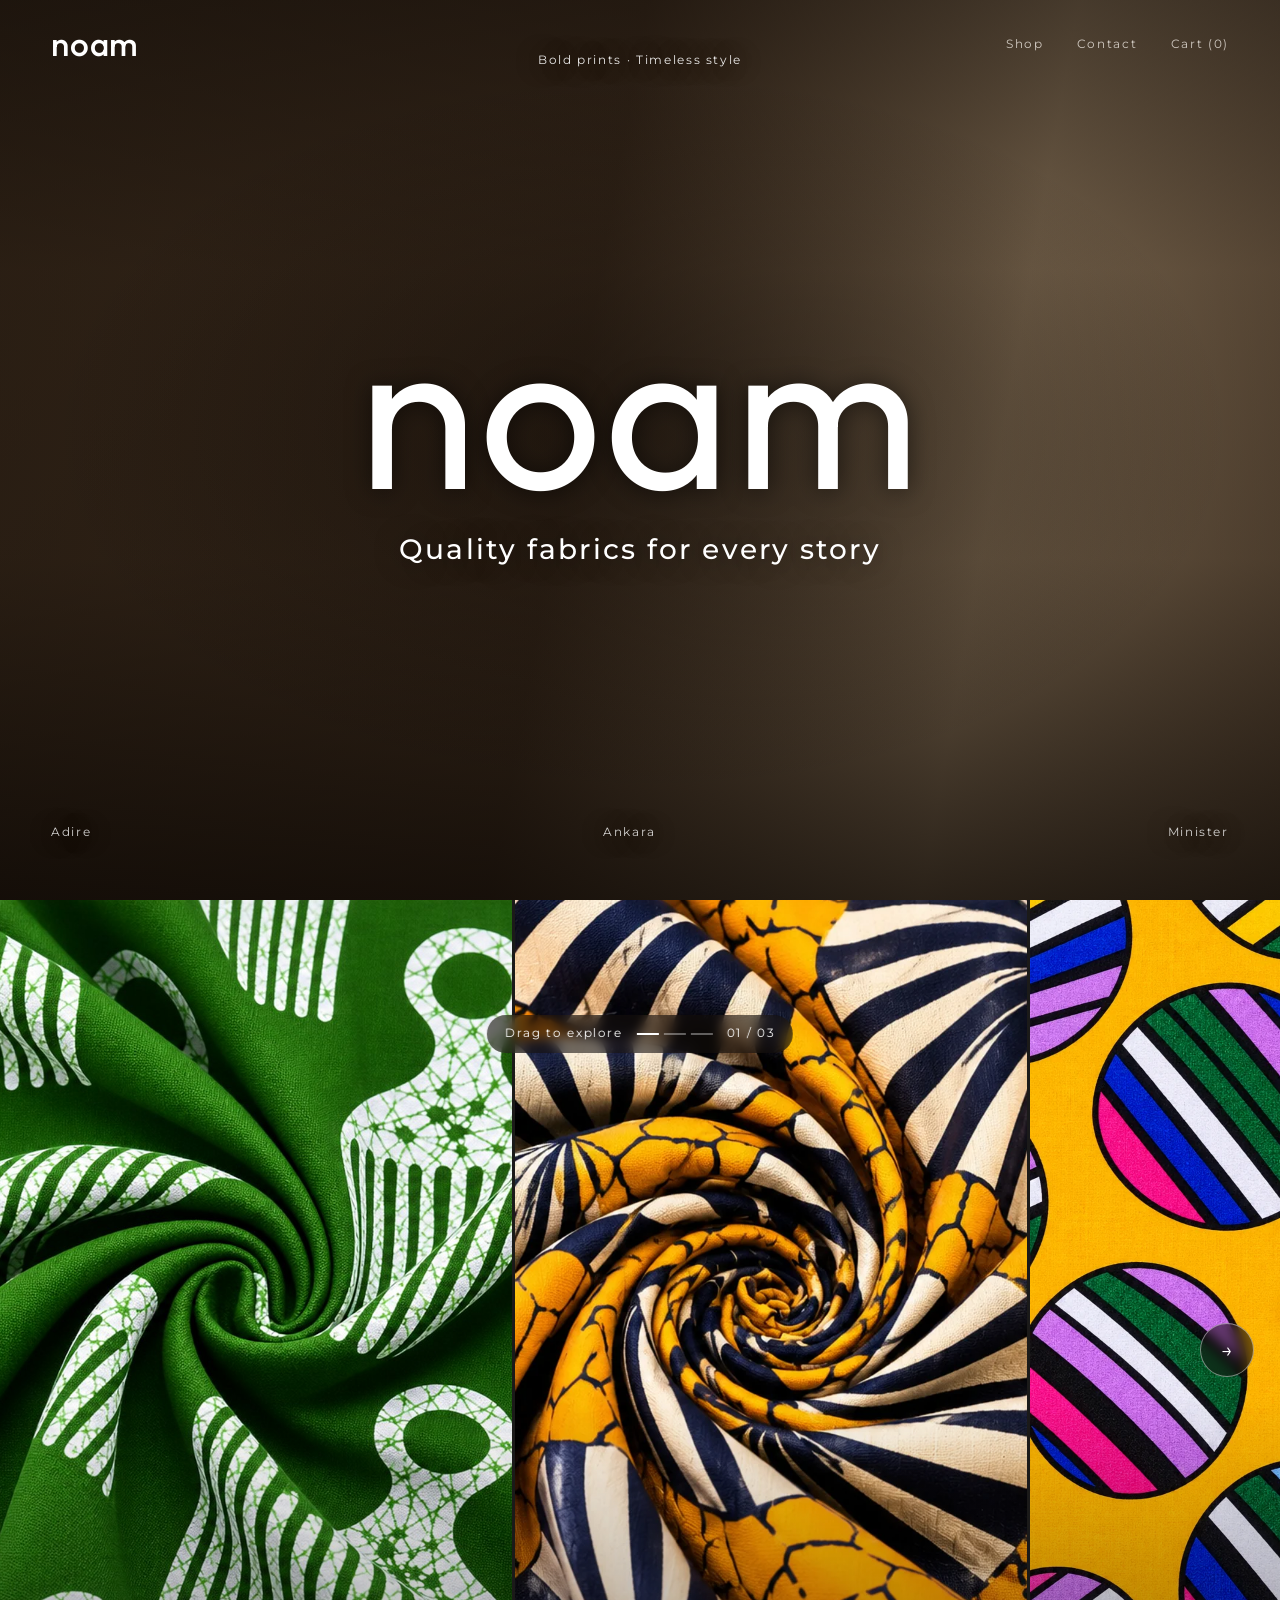
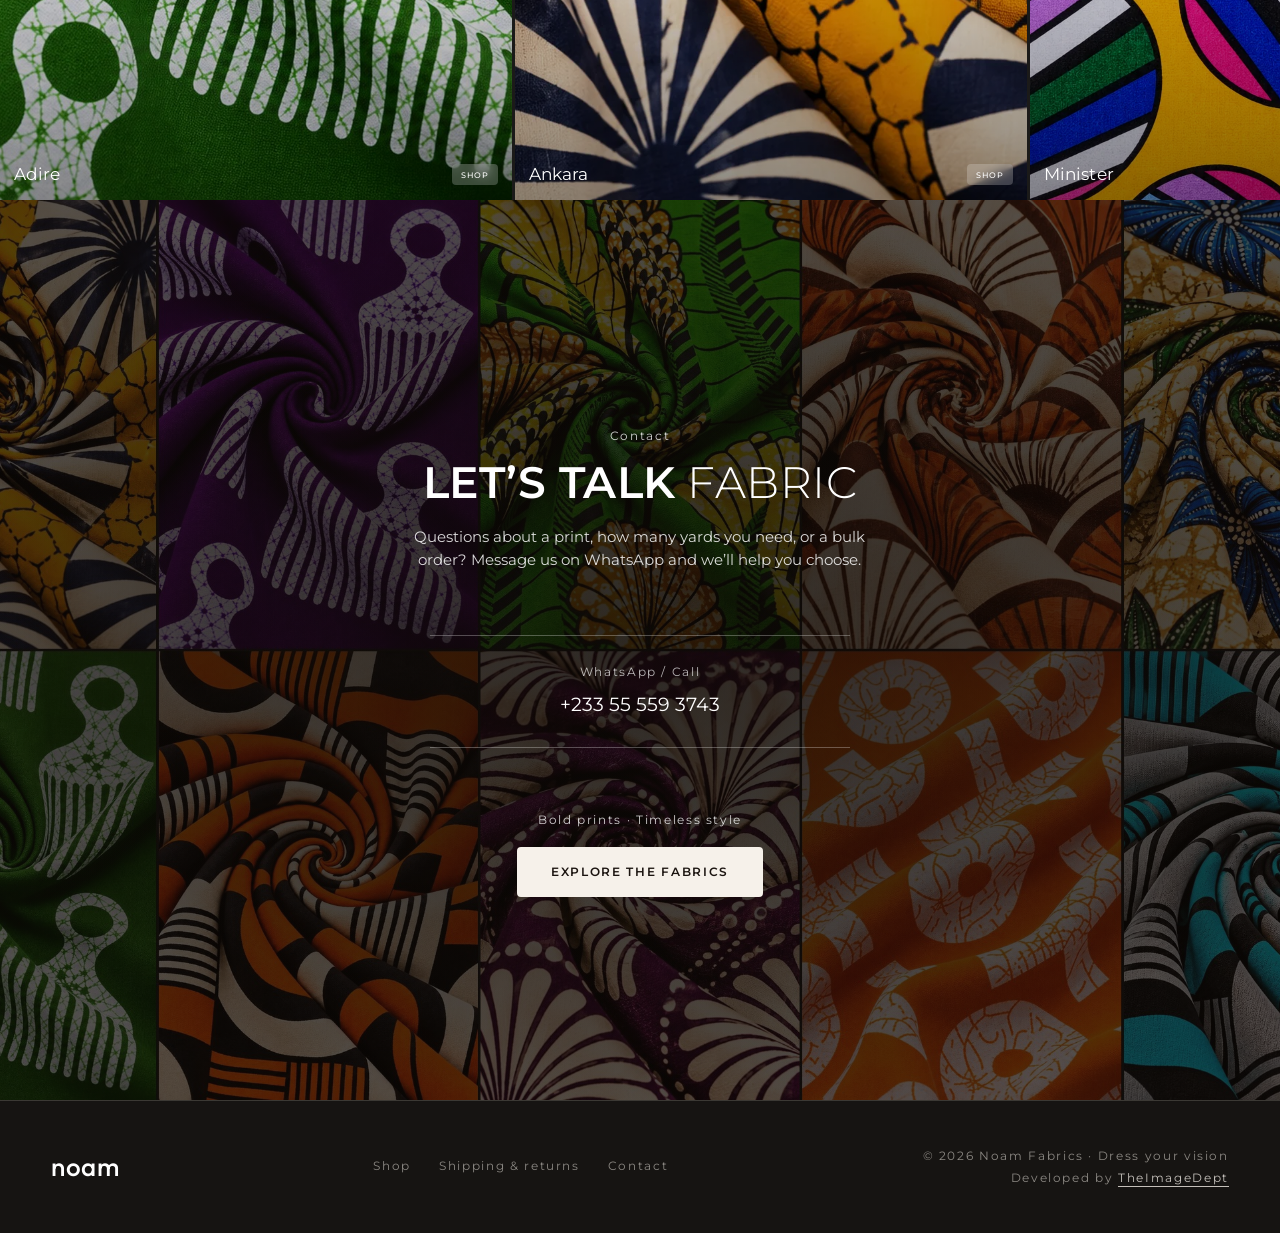
==== commit 9d6f8edc: "Hero: use the video only and remove the old hero image Co-Authored-By: Claude Fable 5.2 <noreply@ant" ====
--- a/index.html
+++ b/index.html
@@ -23,7 +23,7 @@
 <main>
 <!-- screen 1 · hero -->
 <section class="screen hero">
-  <video class="hero__video" src="assets/hero%20video.mp4" poster="assets/hero.jpg"
+  <video class="hero__video" src="assets/hero%20video.mp4"
          autoplay muted loop playsinline preload="auto" aria-hidden="true" tabindex="-1"></video>
   <p class="hero__eyebrow label">Bold prints · Timeless style</p>
 
--- a/css/style.css
+++ b/css/style.css
@@ -106,10 +106,8 @@
   height: 100svh;
   padding: clamp(18px, 3.9vw, 62px) var(--pad) clamp(22px, 4.1vw, 60px);
   text-align: center;
-  /* still image sits under the video: shown while it loads, and for reduced motion */
-  background-image:
-    url("../assets/hero.jpg"),
-    linear-gradient(100deg, #3a2a1b 0%, #4a3624 45%, #a68c6c 75%, #6d5740 100%);
+  /* plain warm tone behind the video while it loads */
+  background-image: linear-gradient(100deg, #3a2a1b 0%, #4a3624 45%, #a68c6c 75%, #6d5740 100%);
 }
 .hero__video {
   position: absolute;
@@ -133,7 +131,6 @@
     linear-gradient(to bottom, rgba(12,8,5,.62) 0%, rgba(12,8,5,.36) 30%, rgba(12,8,5,.4) 62%, rgba(10,6,3,.8) 100%);
 }
 .hero > :not(.hero__video) { position: relative; z-index: 2; }
-@media (prefers-reduced-motion: reduce) { .hero__video { display: none; } }
 .hero { text-shadow: 0 1px 24px rgba(0, 0, 0, .55); }
 .hero__eyebrow { color: rgba(255, 255, 255, .9); padding-top: 2px; }
 .hero__center { margin-top: -2vh; }
@@ -587,7 +584,7 @@
 @media (max-width: 720px) {
   .hero__cats { flex-wrap: wrap; justify-content: center; gap: 2px 22px; }
   .hero .logo { font-size: 26vw; }
-  .hero { padding-top: 64px; background-position: 42% center; }
+  .hero { padding-top: 64px; }
   .hero__video { object-position: 42% center; }
 
   .panel { flex: 0 0 78vw; }
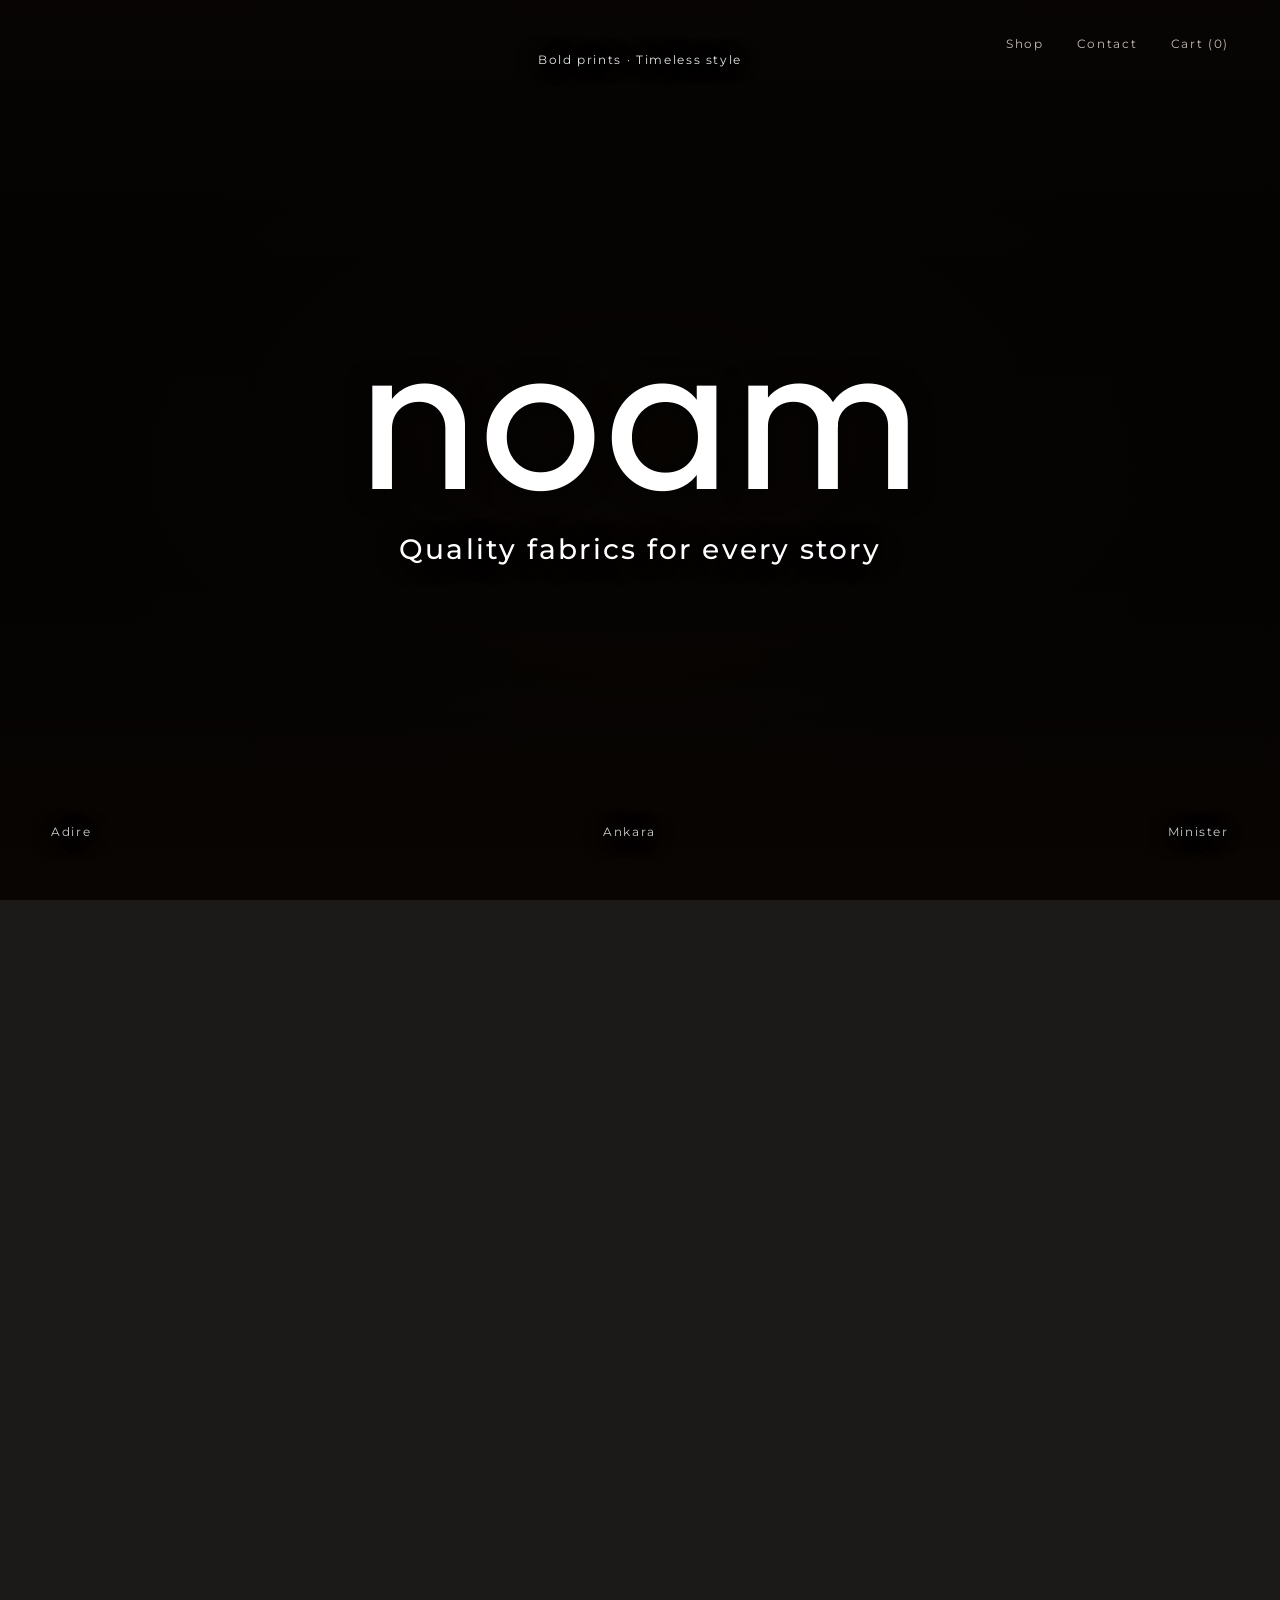
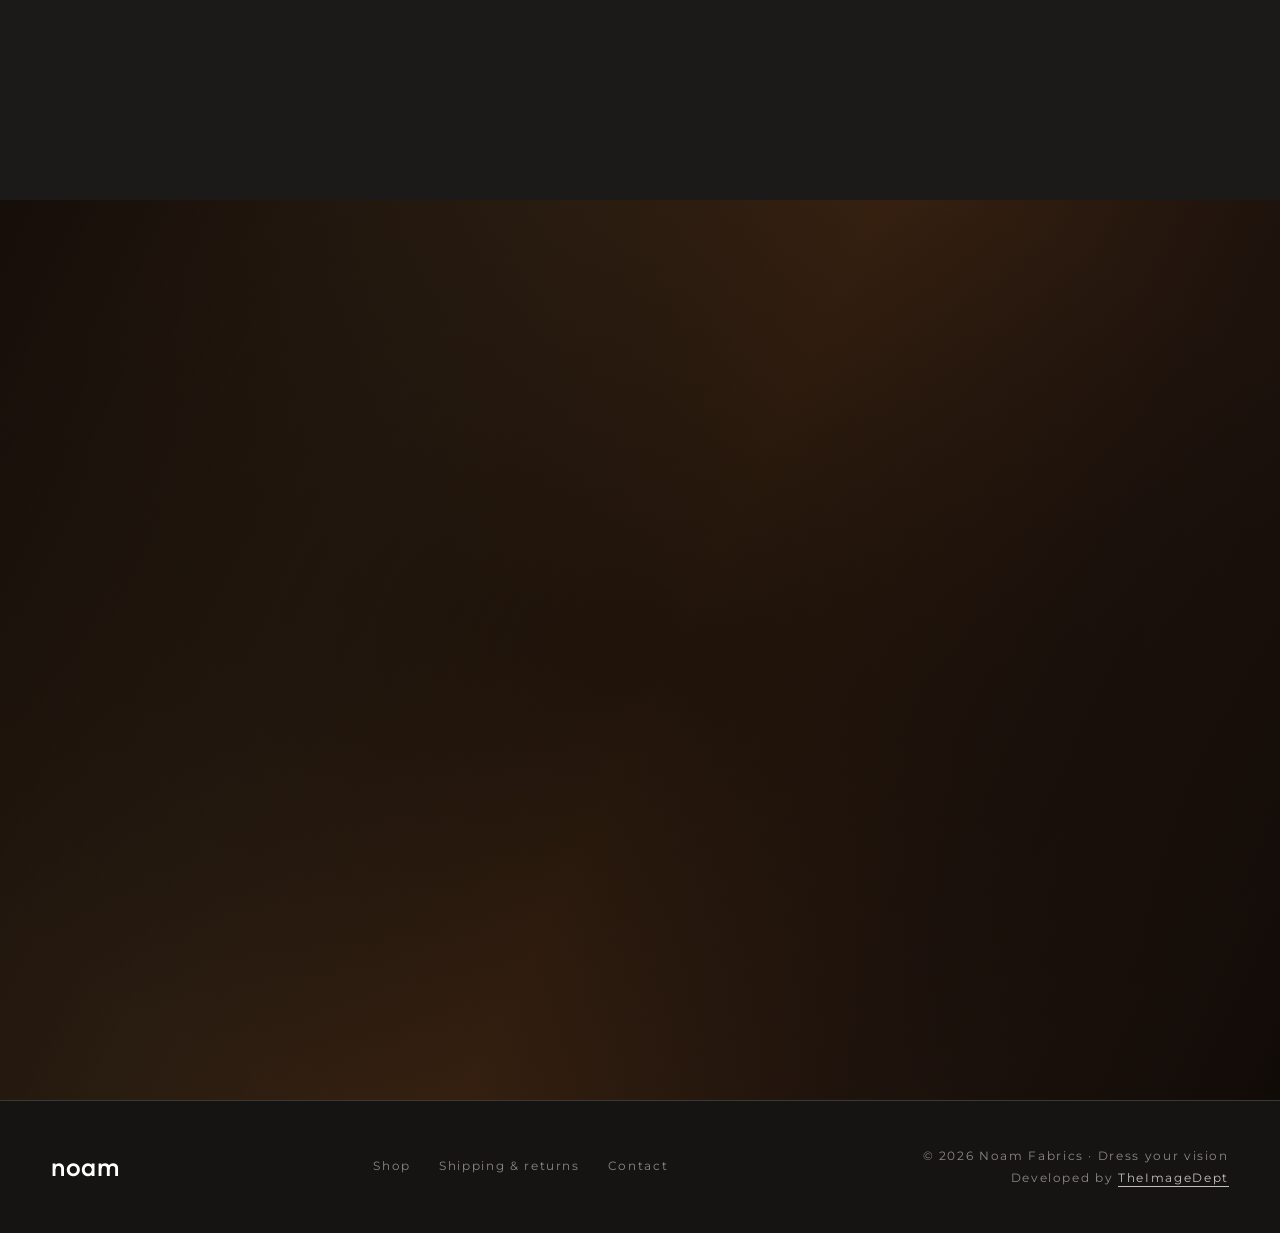
==== commit d015d453: "Speed up page loads and drop the hero placeholder Convert the Ankara and Minister PNG photos to JPEG" ====
--- a/index.html
+++ b/index.html
@@ -23,7 +23,7 @@
 <main>
 <!-- screen 1 · hero -->
 <section class="screen hero">
-  <video class="hero__video" src="assets/hero%20video.mp4"
+  <video class="hero__video" src="assets/hero-video-web.mp4"
          autoplay muted loop playsinline preload="auto" aria-hidden="true" tabindex="-1"></video>
   <p class="hero__eyebrow label">Bold prints · Timeless style</p>
 
--- a/css/style.css
+++ b/css/style.css
@@ -106,8 +106,8 @@
   height: 100svh;
   padding: clamp(18px, 3.9vw, 62px) var(--pad) clamp(22px, 4.1vw, 60px);
   text-align: center;
-  /* plain warm tone behind the video while it loads */
-  background-image: linear-gradient(100deg, #3a2a1b 0%, #4a3624 45%, #a68c6c 75%, #6d5740 100%);
+  /* nothing behind the video while it loads */
+  background: #000;
 }
 .hero__video {
   position: absolute;
